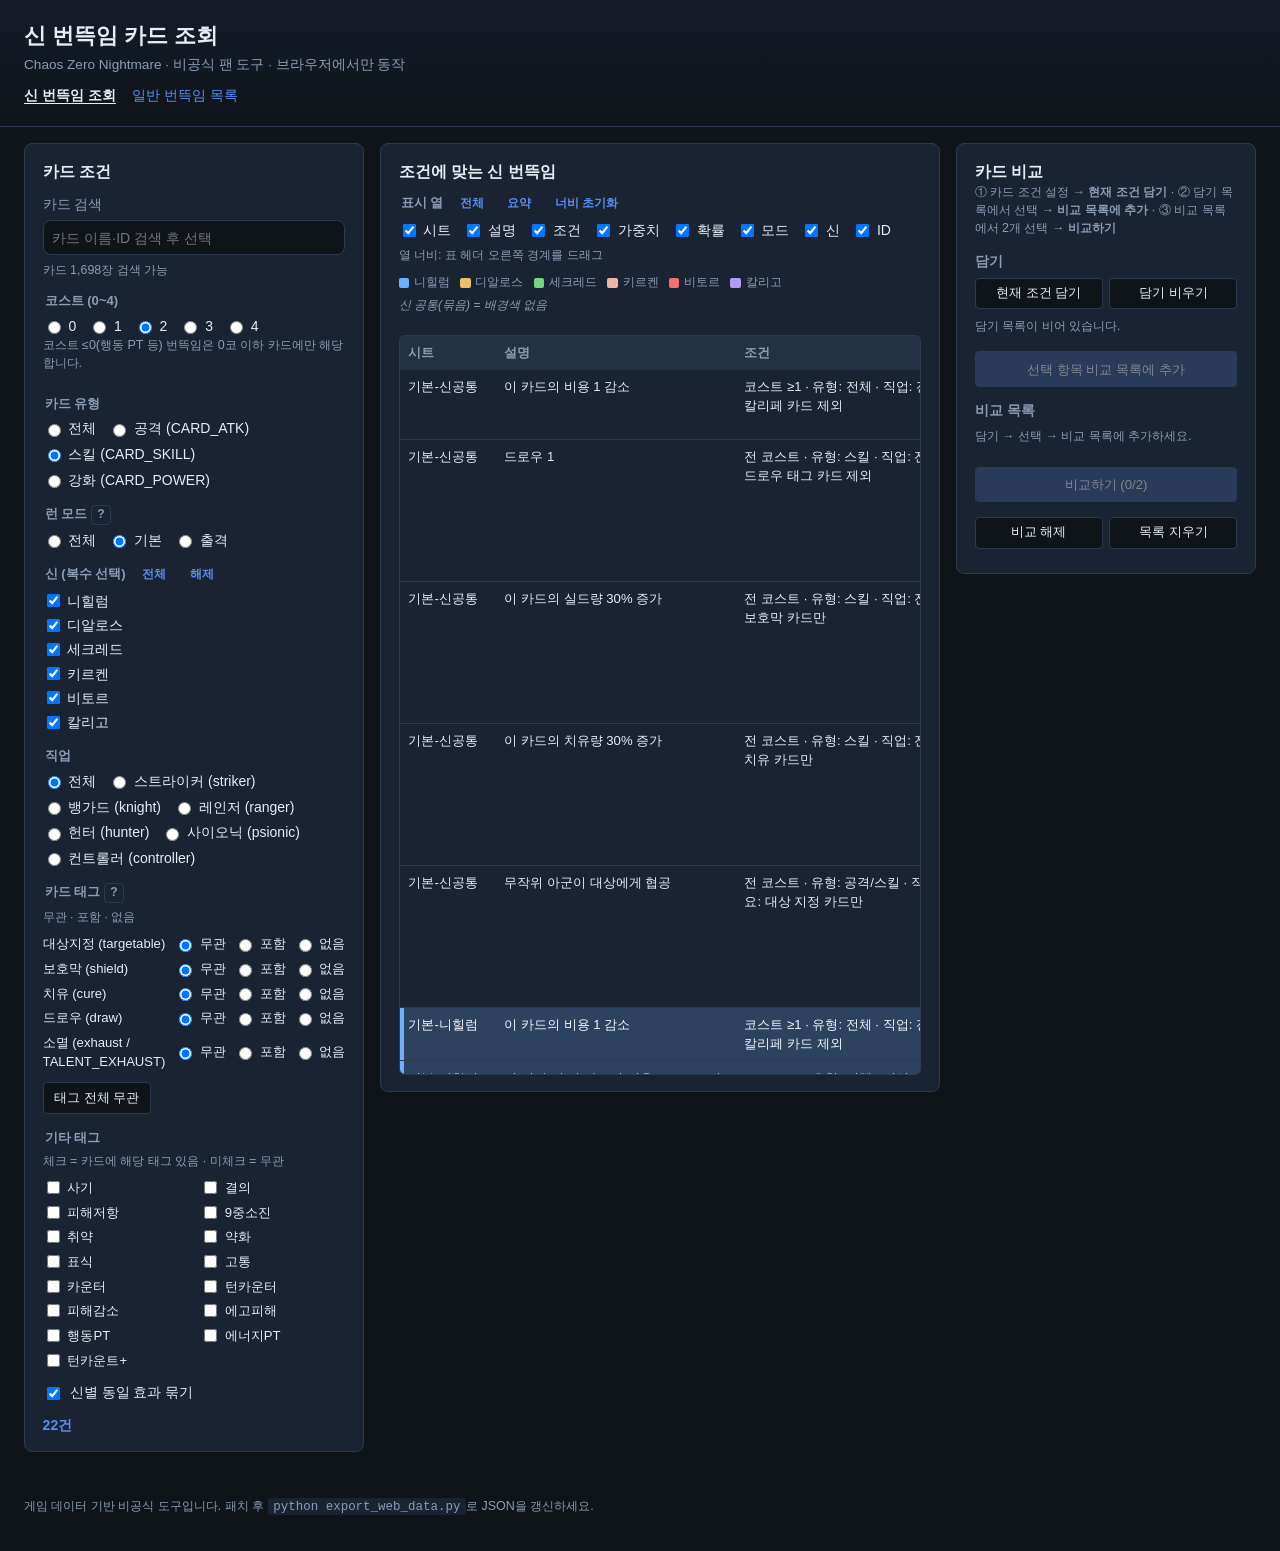
==== index.html @ 58d5740a "Add files via upload 검색기능추가" ====
<!DOCTYPE html>
<html lang="ko">
  <head>
    <meta charset="UTF-8" />
    <meta name="viewport" content="width=device-width, initial-scale=1" />
    <title>카오스 제로 나이트메어 — 신 번뜩임 조회</title>
    <meta
      name="description"
      content="카드 조건(코스트·유형·직업·태그)에 맞는 신 번뜩임을 조회합니다. 비공식 팬 도구, 오프라인 동작."
    />
    <link rel="stylesheet" href="style.css?v=9" />
  </head>
  <body>
    <header class="site-header">
      <h1>신 번뜩임 카드 조회</h1>
      <p class="subtitle">Chaos Zero Nightmare · 비공식 팬 도구 · 브라우저에서만 동작</p>
      <nav class="site-nav" aria-label="도구 이동">
        <a href="index.html" aria-current="page">신 번뜩임 조회</a>
        <a href="common.html">일반 번뜩임 목록</a>
      </nav>
    </header>

    <main class="layout">
      <aside class="panel filters" aria-label="카드 조건">
        <h2>카드 조건</h2>

        <label class="field-block card-search-wrap">
          <span class="field-label">카드 검색</span>
          <input
            type="search"
            id="card-search-input"
            placeholder="카드 이름·ID 검색 후 선택"
            autocomplete="off"
            spellcheck="false"
          />
          <div id="card-search-list" class="card-search-list" role="listbox" hidden></div>
          <p class="card-search-status" id="card-search-status">카드 목록 불러오는 중…</p>
        </label>

        <fieldset>
          <legend>코스트 (0~4)</legend>
          <div class="radio-row" id="cost-row"></div>
          <p class="hint">코스트 ≤0(행동 PT 등) 번뜩임은 0코 이하 카드에만 해당합니다.</p>
        </fieldset>

        <fieldset>
          <legend>카드 유형</legend>
          <div class="radio-row" id="type-row"></div>
        </fieldset>

        <fieldset>
          <legend>
            런 모드
            <button type="button" class="help-btn" id="mode-help" title="런 모드 설명">?</button>
          </legend>
          <div class="radio-row" id="mode-row"></div>
        </fieldset>

        <fieldset>
          <legend>
            신 (복수 선택)
            <button type="button" class="link-btn" id="god-all">전체</button>
            <button type="button" class="link-btn" id="god-none">해제</button>
          </legend>
          <div class="check-grid" id="god-row"></div>
        </fieldset>

        <fieldset>
          <legend>직업</legend>
          <div class="radio-row" id="class-row"></div>
        </fieldset>

        <fieldset>
          <legend>
            카드 태그
            <button type="button" class="help-btn" id="tag-help" title="태그 선택 설명">?</button>
          </legend>
          <p class="hint">무관 · 포함 · 없음</p>
          <div id="tag-rows"></div>
          <button type="button" class="secondary-btn" id="reset-tags">태그 전체 무관</button>
        </fieldset>

        <fieldset>
          <legend>기타 태그</legend>
          <p class="hint">체크 = 카드에 해당 태그 있음 · 미체크 = 무관</p>
          <div id="misc-tag-rows" class="misc-tag-grid"></div>
        </fieldset>

        <label class="checkbox-line">
          <input type="checkbox" id="dedupe" checked />
          신별 동일 효과 묶기
        </label>

        <p class="count" id="count-label">불러오는 중…</p>
      </aside>

      <section class="panel results" aria-label="조회 결과">
        <div class="results-toolbar">
          <h2>조건에 맞는 신 번뜩임</h2>
          <fieldset class="column-picker">
            <legend>
              표시 열
              <button type="button" class="link-btn" id="cols-all">전체</button>
              <button type="button" class="link-btn" id="cols-minimal">요약</button>
              <button type="button" class="link-btn" id="cols-reset-width">너비 초기화</button>
            </legend>
            <div class="column-picker-row" id="column-picker"></div>
            <p class="hint col-resize-hint">열 너비: 표 헤더 오른쪽 경계를 드래그</p>
          </fieldset>
          <div class="god-legend" id="god-legend" aria-label="신별 행 색상"></div>
        </div>
        <div class="table-wrap">
          <table>
            <colgroup id="result-cols"></colgroup>
            <thead>
              <tr></tr>
            </thead>
            <tbody id="result-body">
              <tr>
                <td colspan="8" class="empty">데이터 로드 중…</td>
              </tr>
            </tbody>
          </table>
        </div>
      </section>

      <aside class="panel side-panel" aria-label="최근 검색 및 비교">
        <h2>카드 비교</h2>
        <p class="hint">① 카드 조건 설정 → <strong>현재 조건 담기</strong> · ② 담기 목록에서 선택 → <strong>비교 목록에 추가</strong> · ③ 비교 목록에서 2개 선택 → <strong>비교하기</strong></p>

        <h3 class="side-subtitle">담기</h3>
        <div class="history-toolbar">
          <button type="button" class="secondary-btn" id="stage-current">현재 조건 담기</button>
          <button type="button" class="secondary-btn" id="clear-staging">담기 비우기</button>
        </div>
        <div id="staging-list" class="history-list staging-list"></div>
        <button type="button" class="primary-btn" id="commit-staging" disabled>선택 항목 비교 목록에 추가</button>

        <h3 class="side-subtitle">비교 목록</h3>
        <div id="history-list" class="history-list"></div>
        <div class="history-toolbar">
          <button type="button" class="primary-btn" id="run-compare" disabled>비교하기 (0/2)</button>
          <button type="button" class="secondary-btn" id="clear-compare">비교 해제</button>
          <button type="button" class="secondary-btn" id="clear-history">목록 지우기</button>
        </div>

        <div id="compare-panel" class="compare-panel" hidden>
          <h3>카드 비교</h3>
          <p class="compare-label" id="compare-a-label"></p>
          <p class="compare-label" id="compare-b-label"></p>

          <div class="compare-block">
            <h4>A에만 있음 <span class="compare-count" id="diff-only-a-count"></span></h4>
            <div id="diff-only-a" class="compare-scroll"></div>
          </div>
          <div class="compare-block">
            <h4>B에만 있음 <span class="compare-count" id="diff-only-b-count"></span></h4>
            <div id="diff-only-b" class="compare-scroll"></div>
          </div>
          <details class="compare-common">
            <summary>공통 번뜩임 <span class="compare-count" id="diff-common-count"></span></summary>
            <div id="diff-common" class="compare-scroll"></div>
          </details>
        </div>
      </aside>
    </main>

    <footer class="site-footer">
      <p>
        게임 데이터 기반 비공식 도구입니다. 패치 후
        <code>python export_web_data.py</code>로 JSON을 갱신하세요.
      </p>
    </footer>

    <dialog id="help-dialog">
      <form method="dialog">
        <h3 id="help-title"></h3>
        <pre id="help-body"></pre>
        <button value="close">닫기</button>
      </form>
    </dialog>

    <script src="app.js?v=18" type="module"></script>
  </body>
</html>
---- style.css ----
:root {
  --bg: #0f1419;
  --panel: #1a2332;
  --border: #2d3a4d;
  --text: #e8edf4;
  --muted: #8b9cb3;
  --accent: #5b8def;
  --accent-dim: #3d5a8a;
  --row-hover: #243044;
  --god-nihilum: #6eb0ff;
  --god-diallos: #e8c06a;
  --god-circen: #f0b5a0;
  --god-secred: #6fd97a;
  --god-vitor: #f07070;
  --god-caligo: #b39cff;
  --god-multi: #a8b8d0;
  --radius: 8px;
  --font: "Segoe UI", "Malgun Gothic", sans-serif;
}

*,
*::before,
*::after {
  box-sizing: border-box;
}

body {
  margin: 0;
  min-height: 100vh;
  font-family: var(--font);
  font-size: 14px;
  line-height: 1.45;
  color: var(--text);
  background: var(--bg);
}

.site-header {
  padding: 1.25rem 1.5rem;
  border-bottom: 1px solid var(--border);
  background: linear-gradient(180deg, #151c28 0%, var(--bg) 100%);
}

.site-header h1 {
  margin: 0 0 0.25rem;
  font-size: 1.35rem;
  font-weight: 650;
}

.subtitle {
  margin: 0;
  color: var(--muted);
  font-size: 0.85rem;
}

.site-nav {
  display: flex;
  flex-wrap: wrap;
  gap: 0.35rem 1rem;
  margin-top: 0.65rem;
  font-size: 0.88rem;
}

.site-nav a {
  color: var(--accent);
  text-decoration: none;
}

.site-nav a:hover {
  text-decoration: underline;
}

.site-nav a[aria-current="page"] {
  color: var(--text);
  font-weight: 600;
  text-decoration: underline;
  text-underline-offset: 3px;
}

.layout {
  display: grid;
  grid-template-columns: minmax(260px, 340px) minmax(0, 1fr) minmax(240px, 300px);
  gap: 1rem;
  padding: 1rem 1.5rem 2rem;
  align-items: start;
}

.layout.layout-browse {
  grid-template-columns: minmax(260px, 340px) minmax(0, 1fr);
}

@media (max-width: 1200px) {
  .layout {
    grid-template-columns: minmax(260px, 340px) 1fr;
  }

  .side-panel {
    grid-column: 1 / -1;
  }
}

@media (max-width: 900px) {
  .layout {
    grid-template-columns: 1fr;
  }
}

.panel {
  background: var(--panel);
  border: 1px solid var(--border);
  border-radius: var(--radius);
  padding: 1rem 1.1rem;
}

.panel h2 {
  margin: 0;
  font-size: 1rem;
}

.results-toolbar {
  display: flex;
  flex-direction: column;
  gap: 0.65rem;
  margin-bottom: 0.75rem;
}

.column-picker {
  margin: 0;
}

.column-picker-row {
  display: flex;
  flex-wrap: wrap;
  gap: 0.35rem 0.75rem;
}

fieldset {
  border: none;
  margin: 0 0 0.85rem;
  padding: 0;
}

legend {
  font-weight: 600;
  font-size: 0.82rem;
  color: var(--muted);
  margin-bottom: 0.35rem;
}

.radio-row,
.check-grid {
  display: flex;
  flex-wrap: wrap;
  gap: 0.35rem 0.75rem;
}

.check-grid {
  display: grid;
  grid-template-columns: repeat(auto-fill, minmax(9.5rem, 1fr));
  gap: 0.25rem 0.5rem;
}

.misc-tag-grid {
  display: grid;
  grid-template-columns: repeat(auto-fill, minmax(7.5rem, 1fr));
  gap: 0.35rem 0.75rem;
}

.misc-tag-item {
  font-size: 0.82rem;
  white-space: normal;
}

label.inline {
  display: inline-flex;
  align-items: center;
  gap: 0.3rem;
  cursor: pointer;
  white-space: nowrap;
}

.tag-row {
  display: grid;
  grid-template-columns: 1fr auto;
  gap: 0.35rem;
  align-items: center;
  margin-bottom: 0.35rem;
  font-size: 0.82rem;
}

.tag-row .tag-label {
  color: var(--text);
  overflow: hidden;
  text-overflow: ellipsis;
}

.tag-states {
  display: flex;
  gap: 0.5rem;
}

.hint {
  margin: 0 0 0.5rem;
  font-size: 0.78rem;
  color: var(--muted);
}

.help-btn,
.link-btn,
.secondary-btn {
  font: inherit;
  cursor: pointer;
  border-radius: 4px;
}

.help-btn {
  width: 1.25rem;
  height: 1.25rem;
  padding: 0;
  border: 1px solid var(--border);
  background: transparent;
  color: var(--muted);
  font-size: 0.75rem;
  vertical-align: middle;
}

.link-btn {
  margin-left: 0.35rem;
  padding: 0.1rem 0.45rem;
  border: none;
  background: transparent;
  color: var(--accent);
  font-size: 0.75rem;
}

.secondary-btn {
  margin-top: 0.35rem;
  padding: 0.35rem 0.65rem;
  border: 1px solid var(--border);
  background: var(--bg);
  color: var(--text);
  font-size: 0.8rem;
}

.checkbox-line {
  display: flex;
  align-items: center;
  gap: 0.45rem;
  margin: 0.75rem 0;
  font-size: 0.85rem;
}

.field-block {
  display: block;
  margin: 0.75rem 0;
}

.field-block .field-label {
  display: block;
  margin-bottom: 0.35rem;
  font-size: 0.85rem;
  color: var(--muted);
}

.field-block input[type="search"] {
  width: 100%;
  padding: 0.4rem 0.55rem;
  border: 1px solid var(--border);
  border-radius: var(--radius);
  background: var(--bg);
  color: var(--text);
  font: inherit;
}

.card-search-wrap {
  position: relative;
}

.card-search-list {
  position: absolute;
  z-index: 20;
  left: 0;
  right: 0;
  top: calc(100% + 0.25rem);
  max-height: 16rem;
  overflow: auto;
  margin: 0;
  padding: 0.25rem 0;
  list-style: none;
  border: 1px solid var(--border);
  border-radius: var(--radius);
  background: var(--panel);
  box-shadow: 0 8px 24px rgba(0, 0, 0, 0.28);
}

.card-search-item,
.card-search-empty {
  display: block;
  width: 100%;
  padding: 0.45rem 0.6rem;
  border: 0;
  background: transparent;
  color: var(--text);
  text-align: left;
  font: inherit;
  cursor: pointer;
}

.card-search-item strong {
  display: block;
  font-size: 0.88rem;
}

.card-search-item span {
  display: block;
  margin-top: 0.15rem;
  font-size: 0.75rem;
  color: var(--muted);
}

.card-search-item:hover,
.card-search-item.is-active {
  background: rgba(96, 165, 250, 0.14);
}

.card-search-empty {
  color: var(--muted);
  cursor: default;
}

.card-search-status {
  margin: 0.35rem 0 0;
  font-size: 0.78rem;
  color: var(--muted);
}

.count {
  margin: 0.5rem 0 0;
  font-weight: 600;
  color: var(--accent);
}

.table-wrap {
  overflow: auto;
  max-height: calc(100vh - 10rem);
  border: 1px solid var(--border);
  border-radius: 6px;
}

.results table {
  table-layout: fixed;
  width: auto;
  min-width: 100%;
  border-collapse: collapse;
  font-size: 0.82rem;
}

.col-resize-hint {
  margin: 0.35rem 0 0;
}

thead {
  position: sticky;
  top: 0;
  z-index: 2;
  background: #243044;
}

th.col-header {
  position: relative;
  padding: 0;
  overflow: visible;
  background: #243044;
}

th.col-header .col-label {
  display: block;
  padding: 0.45rem 0.55rem;
  padding-right: 0.75rem;
  overflow: hidden;
  text-overflow: ellipsis;
}

th.col-sortable .col-label {
  cursor: pointer;
}

th.col-sortable .col-label:hover {
  color: #9ec5fe;
}

th.col-sorted-desc .col-label::after {
  content: " ↓";
  font-size: 0.78rem;
  opacity: 0.9;
}

th.col-sorted-asc .col-label::after {
  content: " ↑";
  font-size: 0.78rem;
  opacity: 0.9;
}

.col-resizer {
  position: absolute;
  top: 0;
  right: -3px;
  width: 10px;
  height: 100%;
  cursor: col-resize;
  user-select: none;
  touch-action: none;
  z-index: 3;
}

.col-resizer:hover,
body.col-resizing .col-resizer {
  background: var(--accent);
  opacity: 0.75;
}

body.col-resizing {
  cursor: col-resize;
  user-select: none;
}

td {
  overflow: hidden;
  text-overflow: ellipsis;
}

td[data-col="description"],
td[data-col="conditions"],
td[data-col="id"] {
  white-space: normal;
  word-break: break-word;
  overflow-wrap: anywhere;
  text-overflow: unset;
}

td.empty {
  text-align: center;
  color: var(--muted);
  padding: 2rem;
}

th,
td {
  padding: 0.45rem 0.55rem;
  text-align: left;
  border-bottom: 1px solid var(--border);
  vertical-align: top;
}

th {
  font-weight: 600;
  color: var(--muted);
  white-space: nowrap;
}

tbody tr:not([class*="row-god-"]):hover {
  background: var(--row-hover);
}

tbody tr.row-common-spark {
  background: rgba(168, 184, 208, 0.06);
}

tbody tr.row-common-spark:hover {
  background: var(--row-hover);
}

tbody tr[class*="row-god-"] {
  color: #f5f8fc;
}

tbody tr[class*="row-god-"] td.mono {
  color: #e8eef8;
}

tbody tr.row-god-nihilum {
  background: rgba(110, 176, 255, 0.22);
  box-shadow: inset 4px 0 0 #6eb0ff;
}
tbody tr.row-god-diallos {
  background: rgba(232, 192, 106, 0.22);
  box-shadow: inset 4px 0 0 #e8c06a;
}
tbody tr.row-god-secred {
  background: rgba(111, 217, 122, 0.22);
  box-shadow: inset 4px 0 0 #6fd97a;
}
tbody tr.row-god-circen {
  background: rgba(240, 181, 160, 0.24);
  box-shadow: inset 4px 0 0 #f0b5a0;
}
tbody tr.row-god-vitor {
  background: rgba(240, 112, 112, 0.22);
  box-shadow: inset 4px 0 0 #f07070;
}
tbody tr.row-god-caligo {
  background: rgba(179, 156, 255, 0.22);
  box-shadow: inset 4px 0 0 #b39cff;
}

tbody tr.row-god-nihilum:hover {
  background: rgba(110, 176, 255, 0.34);
}
tbody tr.row-god-diallos:hover {
  background: rgba(232, 192, 106, 0.34);
}
tbody tr.row-god-secred:hover {
  background: rgba(111, 217, 122, 0.34);
}
tbody tr.row-god-circen:hover {
  background: rgba(240, 181, 160, 0.36);
}
tbody tr.row-god-vitor:hover {
  background: rgba(240, 112, 112, 0.34);
}
tbody tr.row-god-caligo:hover {
  background: rgba(179, 156, 255, 0.34);
}

.god-legend {
  display: flex;
  flex-wrap: wrap;
  gap: 0.35rem 0.65rem;
  margin: 0 0 0.5rem;
  font-size: 0.75rem;
  color: var(--muted);
}

.god-legend span {
  display: inline-flex;
  align-items: center;
  gap: 0.3rem;
}

.god-legend i {
  display: inline-block;
  width: 0.65rem;
  height: 0.65rem;
  border-radius: 2px;
  flex-shrink: 0;
}

.god-legend i.god-nihilum { background: var(--god-nihilum); }
.god-legend i.god-diallos { background: var(--god-diallos); }
.god-legend i.god-secred { background: var(--god-secred); }
.god-legend i.god-circen { background: var(--god-circen); }
.god-legend i.god-vitor { background: var(--god-vitor); }
.god-legend i.god-caligo { background: var(--god-caligo); }

.god-legend-note {
  color: var(--muted);
  font-style: italic;
}

td.mono {
  font-family: ui-monospace, Consolas, monospace;
  font-size: 0.78rem;
  word-break: break-all;
}

.site-footer {
  padding: 0 1.5rem 1.5rem;
  color: var(--muted);
  font-size: 0.78rem;
}

.site-footer code {
  background: var(--panel);
  padding: 0.1rem 0.35rem;
  border-radius: 3px;
}

dialog {
  border: 1px solid var(--border);
  border-radius: var(--radius);
  background: var(--panel);
  color: var(--text);
  padding: 1rem 1.25rem;
  max-width: 32rem;
}

dialog pre {
  white-space: pre-wrap;
  font-family: inherit;
  font-size: 0.85rem;
  margin: 0.5rem 0 1rem;
}

dialog form button {
  padding: 0.4rem 0.9rem;
  border: none;
  border-radius: 4px;
  background: var(--accent);
  color: #fff;
  cursor: pointer;
}

dialog::backdrop {
  background: rgba(0, 0, 0, 0.55);
}

.side-panel h3.side-subtitle {
  margin: 0.85rem 0 0.4rem;
  font-size: 0.88rem;
  color: var(--muted);
}

.primary-btn {
  display: block;
  width: 100%;
  margin: 0.35rem 0 0.5rem;
  padding: 0.45rem 0.65rem;
  border: 1px solid var(--accent-dim);
  border-radius: 4px;
  background: var(--accent-dim);
  color: #fff;
  font: inherit;
  font-size: 0.82rem;
  cursor: pointer;
}

.primary-btn:disabled {
  opacity: 0.45;
  cursor: not-allowed;
}

.staging-list {
  max-height: 22vh;
}

.staging-check {
  display: flex;
  align-items: flex-start;
  gap: 0.35rem;
  flex: 1;
  cursor: pointer;
  line-height: 1.35;
}

.staging-item {
  display: flex;
  align-items: flex-start;
  justify-content: space-between;
  gap: 0.35rem;
}

.compare-panel h3 {
  margin: 1rem 0 0.5rem;
  font-size: 0.92rem;
}

.history-list {
  display: flex;
  flex-direction: column;
  gap: 0.45rem;
  max-height: 42vh;
  overflow: auto;
  margin-bottom: 0.5rem;
}

.history-item {
  padding: 0.45rem 0.55rem;
  border: 1px solid var(--border);
  border-radius: 6px;
  background: var(--bg);
  font-size: 0.8rem;
}

.history-item-active {
  border-color: var(--accent);
}

.history-meta {
  display: flex;
  justify-content: space-between;
  gap: 0.5rem;
  margin-bottom: 0.35rem;
  line-height: 1.35;
}

.history-meta strong {
  font-weight: 600;
  word-break: break-word;
}

.history-count {
  color: var(--accent);
  white-space: nowrap;
  font-size: 0.78rem;
}

.history-actions {
  display: flex;
  align-items: center;
  gap: 0.35rem;
}

.history-slot-btn {
  min-width: 1.75rem;
  padding: 0.15rem 0.4rem;
  border: 1px solid var(--border);
  border-radius: 4px;
  background: transparent;
  color: var(--muted);
  font: inherit;
  font-size: 0.75rem;
  font-weight: 700;
  cursor: pointer;
}

.history-slot-btn.active {
  border-color: var(--accent);
  background: var(--accent-dim);
  color: #fff;
}

.history-load-btn {
  margin-left: auto;
  font-size: 0.75rem;
}

.history-toolbar {
  display: flex;
  gap: 0.4rem;
  flex-wrap: wrap;
  margin-bottom: 0.5rem;
}

.history-toolbar .secondary-btn {
  margin-top: 0;
  flex: 1;
  min-width: 6rem;
}

.compare-panel {
  border-top: 1px solid var(--border);
  padding-top: 0.65rem;
}

.compare-label {
  margin: 0 0 0.25rem;
  font-size: 0.78rem;
  color: var(--muted);
}

.compare-block {
  margin: 0.65rem 0;
}

.compare-block h4,
.compare-common summary {
  margin: 0 0 0.35rem;
  font-size: 0.82rem;
  font-weight: 600;
  color: var(--text);
}

.compare-count {
  color: var(--accent);
  font-weight: 600;
}

.compare-scroll {
  max-height: 28vh;
  overflow: auto;
  border: 1px solid var(--border);
  border-radius: 6px;
  background: var(--bg);
}

.compare-list {
  list-style: none;
  margin: 0;
  padding: 0;
}

.compare-list-item {
  padding: 0.4rem 0.5rem;
  border-bottom: 1px solid var(--border);
  font-size: 0.78rem;
}

.compare-list-item:last-child {
  border-bottom: none;
}

.compare-desc {
  display: block;
  line-height: 1.35;
}

.compare-sub {
  display: block;
  margin-top: 0.15rem;
  color: var(--muted);
  font-size: 0.72rem;
}

.compare-empty {
  padding: 0.75rem;
  margin: 0;
}

.compare-common {
  margin-top: 0.5rem;
  font-size: 0.82rem;
}

.compare-common summary {
  cursor: pointer;
  color: var(--muted);
}

.compare-list-item.row-god-nihilum {
  background: rgba(110, 176, 255, 0.18);
  box-shadow: inset 3px 0 0 #6eb0ff;
}
.compare-list-item.row-god-diallos {
  background: rgba(232, 192, 106, 0.18);
  box-shadow: inset 3px 0 0 #e8c06a;
}
.compare-list-item.row-god-secred {
  background: rgba(111, 217, 122, 0.18);
  box-shadow: inset 3px 0 0 #6fd97a;
}
.compare-list-item.row-god-circen {
  background: rgba(240, 181, 160, 0.2);
  box-shadow: inset 3px 0 0 #f0b5a0;
}
.compare-list-item.row-god-vitor {
  background: rgba(240, 112, 112, 0.18);
  box-shadow: inset 3px 0 0 #f07070;
}
.compare-list-item.row-god-caligo {
  background: rgba(179, 156, 255, 0.18);
  box-shadow: inset 3px 0 0 #b39cff;
}
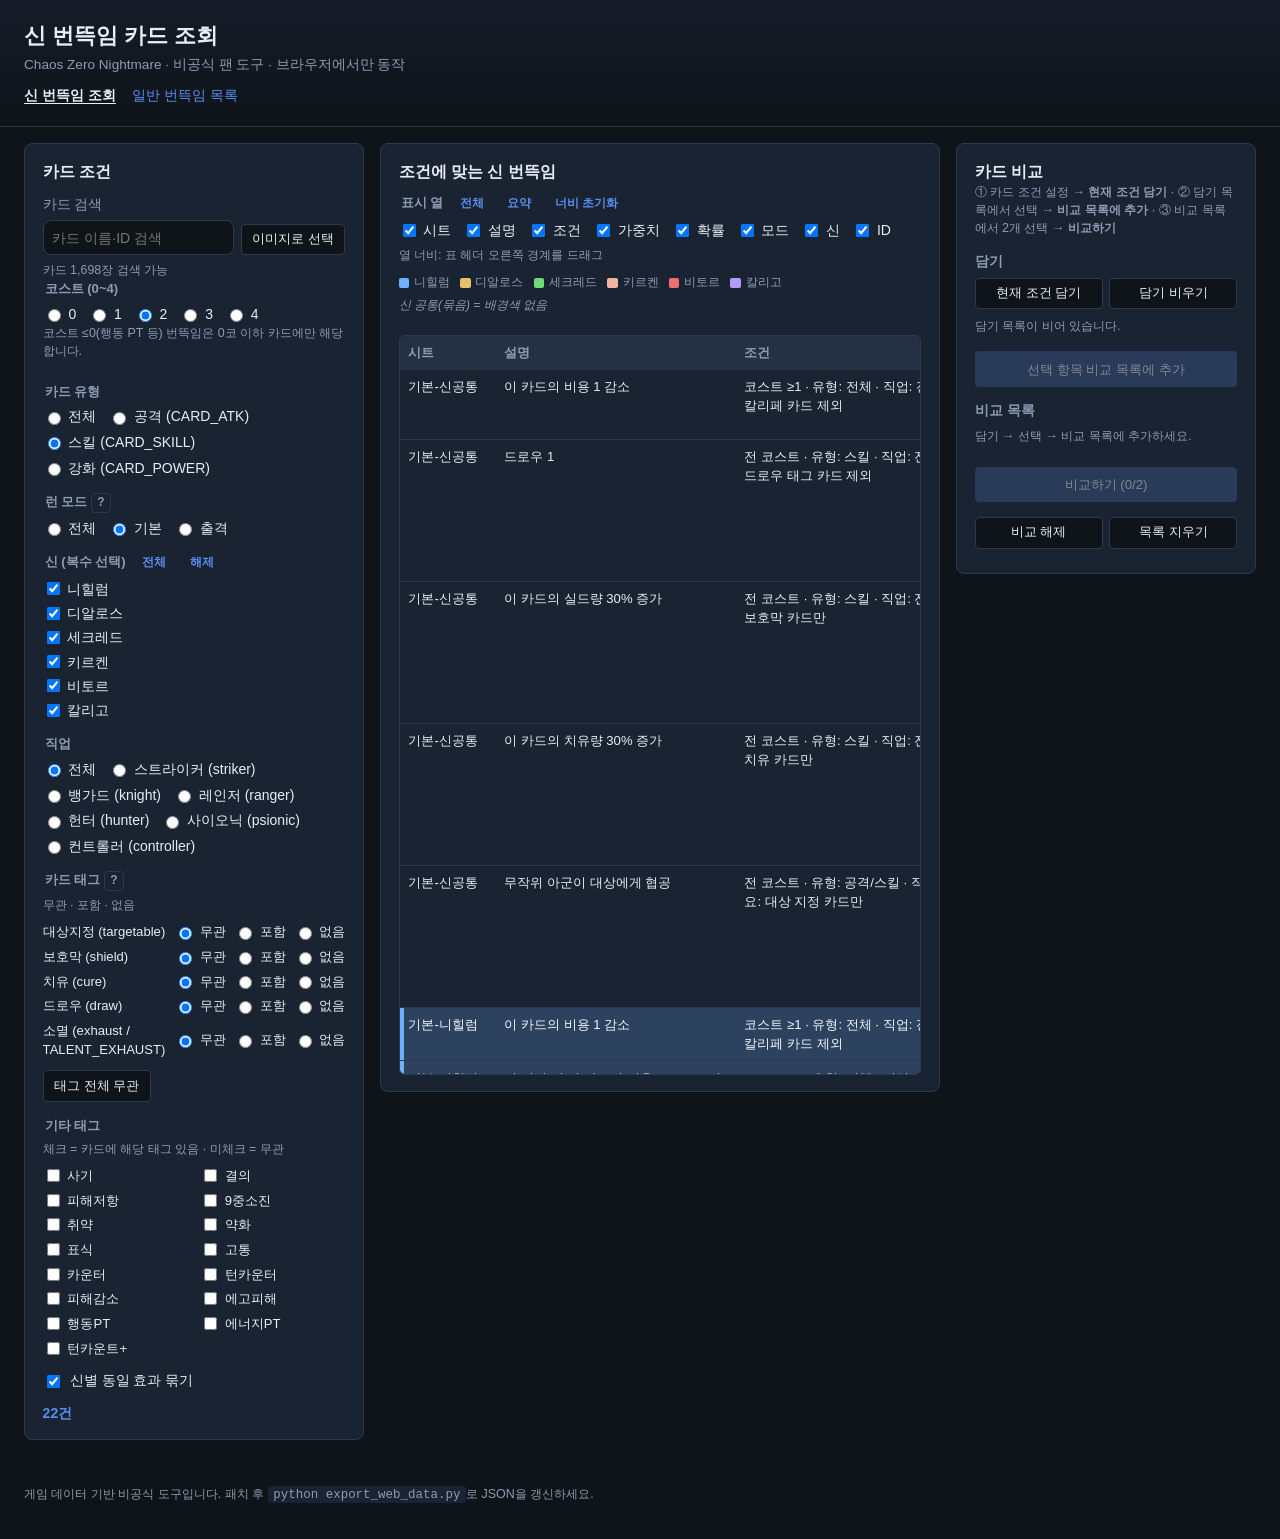
==== commit 5c88b781: "Add files via upload 이미지 추가" ====
--- a/index.html
+++ b/index.html
@@ -8,7 +8,7 @@
       name="description"
       content="카드 조건(코스트·유형·직업·태그)에 맞는 신 번뜩임을 조회합니다. 비공식 팬 도구, 오프라인 동작."
     />
-    <link rel="stylesheet" href="style.css?v=9" />
+    <link rel="stylesheet" href="style.css?v=10" />
   </head>
   <body>
     <header class="site-header">
@@ -24,18 +24,23 @@
       <aside class="panel filters" aria-label="카드 조건">
         <h2>카드 조건</h2>
 
-        <label class="field-block card-search-wrap">
-          <span class="field-label">카드 검색</span>
-          <input
-            type="search"
-            id="card-search-input"
-            placeholder="카드 이름·ID 검색 후 선택"
-            autocomplete="off"
-            spellcheck="false"
-          />
-          <div id="card-search-list" class="card-search-list" role="listbox" hidden></div>
-          <p class="card-search-status" id="card-search-status">카드 목록 불러오는 중…</p>
-        </label>
+        <div class="card-search-row">
+          <label class="field-block card-search-wrap card-search-grow">
+            <span class="field-label">카드 검색</span>
+            <input
+              type="search"
+              id="card-search-input"
+              placeholder="카드 이름·ID 검색"
+              autocomplete="off"
+              spellcheck="false"
+            />
+            <div id="card-search-list" class="card-search-list" role="listbox" hidden></div>
+          </label>
+          <button type="button" class="secondary-btn card-picker-open-btn" id="card-picker-open" title="캐릭터·카드 이미지로 선택">
+            이미지로 선택
+          </button>
+        </div>
+        <p class="card-search-status" id="card-search-status">카드 목록 불러오는 중…</p>
 
         <fieldset>
           <legend>코스트 (0~4)</legend>
@@ -172,6 +177,17 @@
       </p>
     </footer>
 
+    <dialog id="card-picker-dialog" class="card-picker-dialog">
+      <form method="dialog" class="card-picker-form">
+        <header class="card-picker-header">
+          <button type="button" class="link-btn" id="card-picker-back" hidden>← 뒤로</button>
+          <h3 id="card-picker-title">카드 선택</h3>
+          <button type="button" class="link-btn" id="card-picker-close" value="close">닫기</button>
+        </header>
+        <div id="card-picker-body" class="card-picker-body"></div>
+      </form>
+    </dialog>
+
     <dialog id="help-dialog">
       <form method="dialog">
         <h3 id="help-title"></h3>
@@ -180,6 +196,6 @@
       </form>
     </dialog>
 
-    <script src="app.js?v=18" type="module"></script>
+    <script src="app.js?v=19" type="module"></script>
   </body>
 </html>
--- a/style.css
+++ b/style.css
@@ -333,6 +333,273 @@
   color: var(--muted);
 }
 
+.card-search-row {
+  display: flex;
+  gap: 0.45rem;
+  align-items: flex-end;
+  margin: 0.75rem 0 0;
+}
+
+.card-search-grow {
+  flex: 1;
+  min-width: 0;
+  margin: 0;
+}
+
+.card-picker-open-btn {
+  flex-shrink: 0;
+  white-space: nowrap;
+  margin-bottom: 0;
+}
+
+.card-picker-dialog {
+  border: 1px solid var(--border);
+  border-radius: 10px;
+  padding: 0;
+  width: min(920px, 96vw);
+  max-height: 90vh;
+  background: var(--panel);
+  color: var(--text);
+}
+
+.card-picker-dialog::backdrop {
+  background: rgba(0, 0, 0, 0.55);
+}
+
+.card-picker-form {
+  display: flex;
+  flex-direction: column;
+  max-height: 90vh;
+}
+
+.card-picker-header {
+  display: flex;
+  align-items: center;
+  gap: 0.5rem;
+  padding: 0.65rem 0.85rem;
+  border-bottom: 1px solid var(--border);
+}
+
+.card-picker-header h3 {
+  flex: 1;
+  margin: 0;
+  font-size: 1rem;
+}
+
+.card-picker-body {
+  padding: 0.75rem 0.85rem 1rem;
+  overflow: auto;
+}
+
+.picker-grid {
+  display: grid;
+  gap: 0.55rem;
+}
+
+.picker-char-grid {
+  grid-template-columns: repeat(auto-fill, minmax(88px, 1fr));
+}
+
+.picker-card-grid {
+  grid-template-columns: repeat(auto-fill, minmax(108px, 1fr));
+}
+
+.picker-spark-grid {
+  grid-template-columns: repeat(auto-fill, minmax(140px, 1fr));
+}
+
+.picker-char-tile {
+  display: flex;
+  flex-direction: column;
+  align-items: center;
+  gap: 0.35rem;
+  padding: 0.45rem;
+  border: 1px solid var(--border);
+  border-radius: 8px;
+  background: var(--bg);
+  color: var(--text);
+  cursor: pointer;
+  font: inherit;
+}
+
+.picker-char-tile:hover {
+  border-color: var(--accent);
+  box-shadow: 0 0 0 1px rgba(96, 165, 250, 0.25);
+}
+
+.picker-char-portrait {
+  width: 64px;
+  height: 64px;
+  object-fit: cover;
+  border-radius: 8px;
+  background: #1a2332;
+}
+
+.picker-char-art {
+  display: flex;
+  align-items: center;
+  justify-content: center;
+  width: 64px;
+  height: 64px;
+  border-radius: 8px;
+  background: linear-gradient(145deg, #2a3a52, #1a2332);
+  font-size: 1.4rem;
+  font-weight: 700;
+  color: #cbd5e1;
+}
+
+.picker-char-caption strong,
+.picker-char-caption span {
+  display: block;
+  text-align: center;
+  font-size: 0.75rem;
+}
+
+.picker-char-caption span {
+  color: var(--muted);
+}
+
+.picker-card-tile {
+  border: 1px solid var(--border);
+  border-radius: 8px;
+  overflow: hidden;
+  background: var(--bg);
+  cursor: pointer;
+  transition: transform 0.12s ease, box-shadow 0.12s ease;
+}
+
+.picker-card-tile:hover {
+  transform: translateY(-1px);
+  box-shadow: 0 4px 14px rgba(0, 0, 0, 0.25);
+}
+
+.picker-card-art {
+  position: relative;
+  height: 72px;
+  background: linear-gradient(160deg, #334155 0%, #1e293b 100%);
+}
+
+.card-tile-atk .picker-card-art {
+  background: linear-gradient(160deg, #7f1d1d 0%, #3f1212 100%);
+}
+
+.card-tile-skill .picker-card-art {
+  background: linear-gradient(160deg, #1e3a5f 0%, #0f2744 100%);
+}
+
+.card-tile-power .picker-card-art {
+  background: linear-gradient(160deg, #3b2f4a 0%, #221a2e 100%);
+}
+
+.picker-card-cost {
+  position: absolute;
+  top: 0.35rem;
+  left: 0.35rem;
+  min-width: 1.35rem;
+  height: 1.35rem;
+  padding: 0 0.25rem;
+  border-radius: 999px;
+  background: rgba(0, 0, 0, 0.55);
+  color: #fff;
+  font-size: 0.78rem;
+  font-weight: 700;
+  display: inline-flex;
+  align-items: center;
+  justify-content: center;
+}
+
+.picker-card-caption {
+  padding: 0.4rem 0.45rem 0.5rem;
+}
+
+.picker-card-caption strong,
+.picker-card-caption span {
+  display: block;
+  overflow: hidden;
+  text-overflow: ellipsis;
+  white-space: nowrap;
+}
+
+.picker-card-caption strong {
+  font-size: 0.78rem;
+}
+
+.picker-card-caption span {
+  margin-top: 0.15rem;
+  font-size: 0.68rem;
+  color: var(--muted);
+}
+
+.picker-spark-section {
+  margin-top: 0.85rem;
+}
+
+.picker-spark-section h4 {
+  margin: 0 0 0.45rem;
+  font-size: 0.88rem;
+}
+
+.picker-spark-preview {
+  max-width: 140px;
+  margin-bottom: 0.5rem;
+}
+
+.picker-spark-tile {
+  display: flex;
+  flex-direction: column;
+  align-items: flex-start;
+  gap: 0.2rem;
+  padding: 0.5rem 0.55rem;
+  border: 1px solid var(--border);
+  border-radius: 8px;
+  background: var(--bg);
+  color: var(--text);
+  text-align: left;
+  cursor: pointer;
+  font: inherit;
+}
+
+.picker-spark-tile strong {
+  font-size: 0.8rem;
+  line-height: 1.25;
+}
+
+.picker-spark-tile span {
+  font-size: 0.7rem;
+  color: var(--muted);
+}
+
+.picker-spark-tile.is-selected {
+  border-color: var(--accent);
+  box-shadow: inset 0 0 0 1px rgba(96, 165, 250, 0.45);
+}
+
+.spark-tile-unique .picker-spark-icon {
+  background: linear-gradient(135deg, #f59e0b, #b45309);
+}
+
+.spark-tile-common .picker-spark-icon {
+  background: linear-gradient(135deg, #60a5fa, #2563eb);
+}
+
+.spark-tile-base .picker-spark-icon,
+.spark-tile-none .picker-spark-icon {
+  background: linear-gradient(135deg, #64748b, #334155);
+}
+
+.picker-spark-icon {
+  width: 1.5rem;
+  height: 1.5rem;
+  border-radius: 4px;
+  margin-bottom: 0.15rem;
+}
+
+.picker-spark-actions {
+  margin-top: 0.85rem;
+  display: flex;
+  justify-content: flex-end;
+}
+
 .count {
   margin: 0.5rem 0 0;
   font-weight: 600;
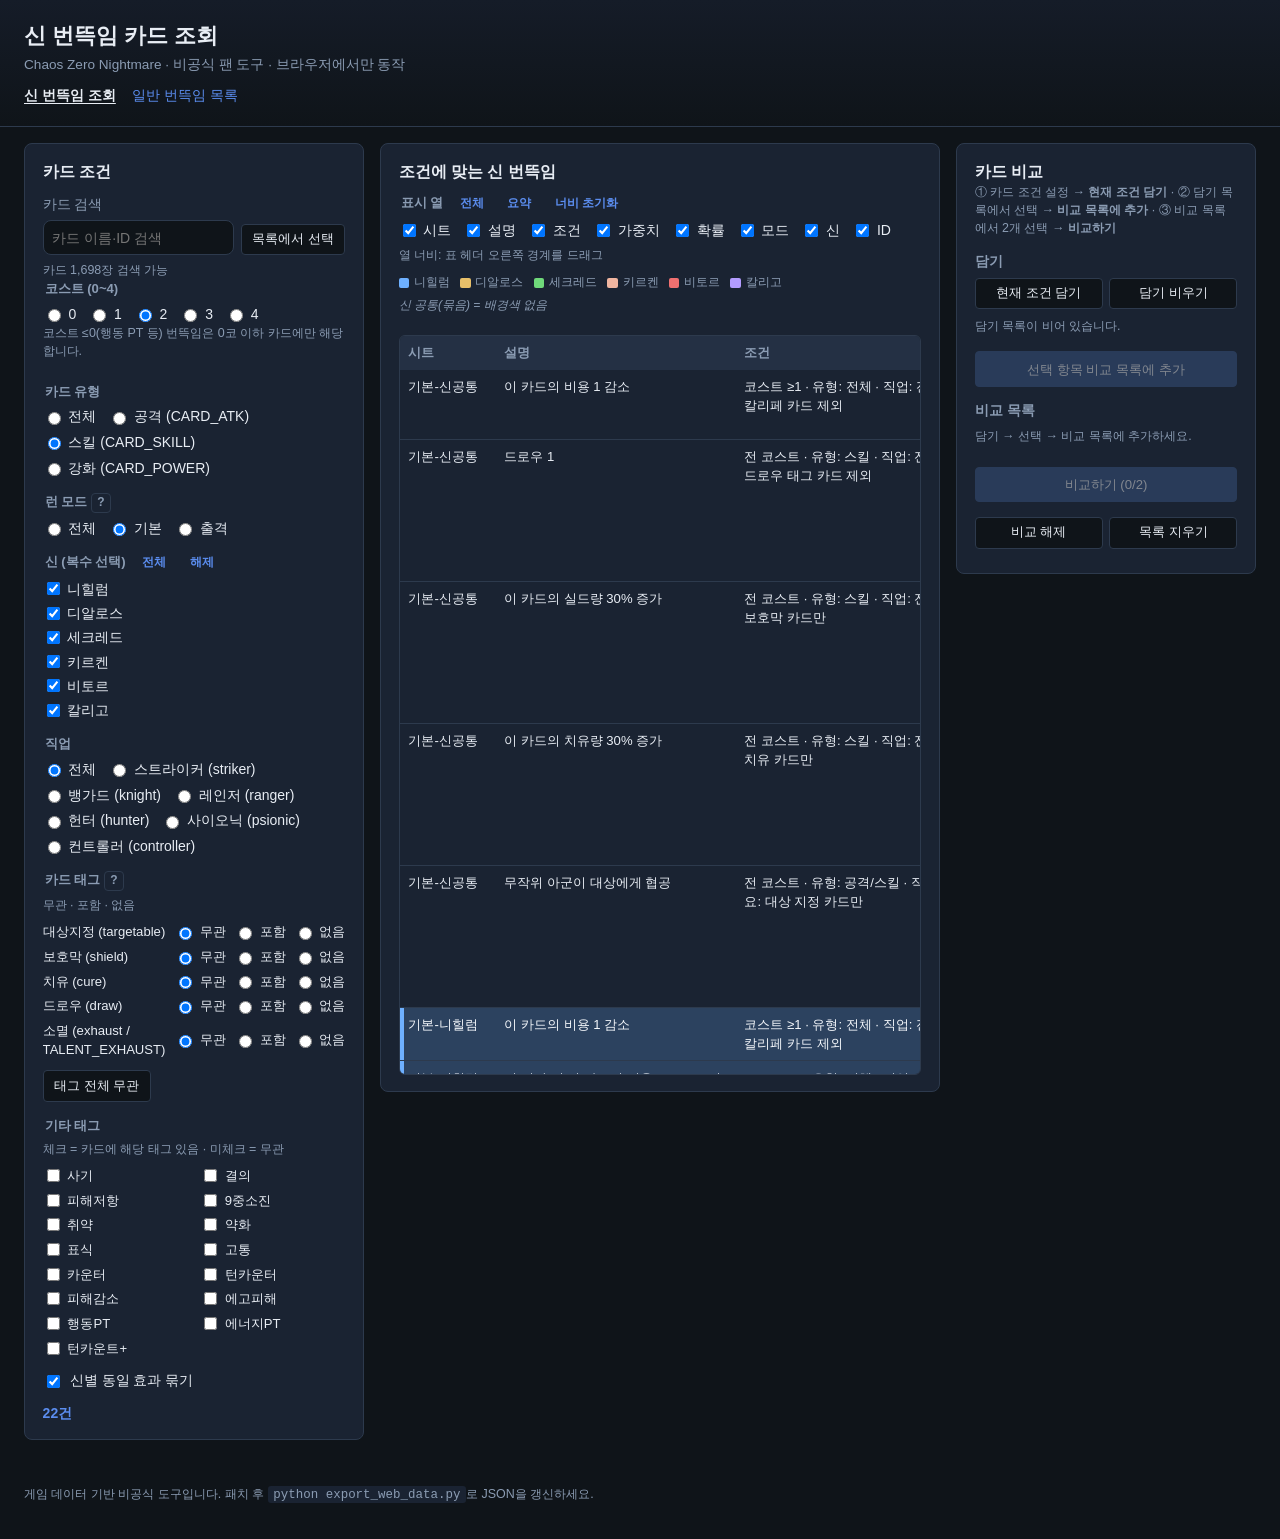
==== commit 41a6a4b7: "Add files via upload 이미지를 설명으로 수정" ====
--- a/index.html
+++ b/index.html
@@ -8,7 +8,7 @@
       name="description"
       content="카드 조건(코스트·유형·직업·태그)에 맞는 신 번뜩임을 조회합니다. 비공식 팬 도구, 오프라인 동작."
     />
-    <link rel="stylesheet" href="style.css?v=10" />
+    <link rel="stylesheet" href="style.css?v=12" />
   </head>
   <body>
     <header class="site-header">
@@ -36,8 +36,8 @@
             />
             <div id="card-search-list" class="card-search-list" role="listbox" hidden></div>
           </label>
-          <button type="button" class="secondary-btn card-picker-open-btn" id="card-picker-open" title="캐릭터·카드 이미지로 선택">
-            이미지로 선택
+          <button type="button" class="secondary-btn card-picker-open-btn" id="card-picker-open" title="캐릭터·카드 목록에서 선택">
+            목록에서 선택
           </button>
         </div>
         <p class="card-search-status" id="card-search-status">카드 목록 불러오는 중…</p>
@@ -196,6 +196,6 @@
       </form>
     </dialog>
 
-    <script src="app.js?v=19" type="module"></script>
+    <script src="app.js?v=20" type="module"></script>
   </body>
 </html>
--- a/style.css
+++ b/style.css
@@ -317,6 +317,16 @@
   color: var(--muted);
 }
 
+.card-search-item em.card-search-desc {
+  display: block;
+  margin-top: 0.2rem;
+  font-size: 0.72rem;
+  font-style: normal;
+  line-height: 1.35;
+  color: var(--text);
+  opacity: 0.88;
+}
+
 .card-search-item:hover,
 .card-search-item.is-active {
   background: rgba(96, 165, 250, 0.14);
@@ -397,15 +407,19 @@
 }
 
 .picker-char-grid {
-  grid-template-columns: repeat(auto-fill, minmax(88px, 1fr));
+  grid-template-columns: repeat(auto-fill, minmax(96px, 1fr));
 }
 
 .picker-card-grid {
-  grid-template-columns: repeat(auto-fill, minmax(108px, 1fr));
-}
-
-.picker-spark-grid {
-  grid-template-columns: repeat(auto-fill, minmax(140px, 1fr));
+  grid-template-columns: repeat(auto-fill, minmax(220px, 1fr));
+}
+
+.picker-spark-card-grid {
+  grid-template-columns: repeat(auto-fill, minmax(220px, 1fr));
+}
+
+.picker-scope-note {
+  margin: 0 0 0.65rem;
 }
 
 .picker-char-tile {
@@ -427,36 +441,22 @@
   box-shadow: 0 0 0 1px rgba(96, 165, 250, 0.25);
 }
 
-.picker-char-portrait {
-  width: 64px;
-  height: 64px;
-  object-fit: cover;
-  border-radius: 8px;
-  background: #1a2332;
-}
-
-.picker-char-art {
-  display: flex;
-  align-items: center;
-  justify-content: center;
-  width: 64px;
-  height: 64px;
-  border-radius: 8px;
-  background: linear-gradient(145deg, #2a3a52, #1a2332);
-  font-size: 1.4rem;
-  font-weight: 700;
-  color: #cbd5e1;
-}
-
-.picker-char-caption strong,
-.picker-char-caption span {
-  display: block;
+.picker-char-tile strong {
+  display: block;
+  font-size: 0.82rem;
   text-align: center;
-  font-size: 0.75rem;
-}
-
-.picker-char-caption span {
-  color: var(--muted);
+}
+
+.picker-char-tile > span {
+  display: block;
+  text-align: center;
+  font-size: 0.72rem;
+  color: var(--muted);
+}
+
+.picker-char-sub {
+  font-size: 0.66rem !important;
+  line-height: 1.3;
 }
 
 .picker-card-tile {
@@ -466,40 +466,53 @@
   background: var(--bg);
   cursor: pointer;
   transition: transform 0.12s ease, box-shadow 0.12s ease;
-}
-
-.picker-card-tile:hover {
-  transform: translateY(-1px);
-  box-shadow: 0 4px 14px rgba(0, 0, 0, 0.25);
-}
-
-.picker-card-art {
-  position: relative;
-  height: 72px;
-  background: linear-gradient(160deg, #334155 0%, #1e293b 100%);
-}
-
-.card-tile-atk .picker-card-art {
-  background: linear-gradient(160deg, #7f1d1d 0%, #3f1212 100%);
-}
-
-.card-tile-skill .picker-card-art {
-  background: linear-gradient(160deg, #1e3a5f 0%, #0f2744 100%);
-}
-
-.card-tile-power .picker-card-art {
-  background: linear-gradient(160deg, #3b2f4a 0%, #221a2e 100%);
+  padding: 0.45rem 0.5rem 0.5rem;
+}
+
+.card-tile-atk {
+  border-left: 3px solid #b45353;
+}
+
+.card-tile-skill {
+  border-left: 3px solid #4a7eb8;
+}
+
+.card-tile-power {
+  border-left: 3px solid #8b6bb8;
+}
+
+.picker-card-head {
+  display: flex;
+  gap: 0.45rem;
+  align-items: flex-start;
+}
+
+.picker-card-head-text {
+  min-width: 0;
+  flex: 1;
+}
+
+.picker-card-head-text strong {
+  display: block;
+  font-size: 0.82rem;
+  line-height: 1.25;
+}
+
+.picker-card-meta {
+  display: block;
+  margin-top: 0.12rem;
+  font-size: 0.68rem;
+  color: var(--muted);
+  line-height: 1.3;
 }
 
 .picker-card-cost {
-  position: absolute;
-  top: 0.35rem;
-  left: 0.35rem;
-  min-width: 1.35rem;
-  height: 1.35rem;
-  padding: 0 0.25rem;
+  flex-shrink: 0;
+  min-width: 1.5rem;
+  height: 1.5rem;
+  padding: 0 0.3rem;
   border-radius: 999px;
-  background: rgba(0, 0, 0, 0.55);
+  background: rgba(0, 0, 0, 0.45);
   color: #fff;
   font-size: 0.78rem;
   font-weight: 700;
@@ -508,26 +521,97 @@
   justify-content: center;
 }
 
-.picker-card-caption {
-  padding: 0.4rem 0.45rem 0.5rem;
-}
-
-.picker-card-caption strong,
-.picker-card-caption span {
-  display: block;
+.picker-card-desc {
+  margin: 0.4rem 0 0;
+  font-size: 0.72rem;
+  line-height: 1.4;
+  color: var(--text);
+  display: -webkit-box;
+  -webkit-line-clamp: 4;
+  -webkit-box-orient: vertical;
   overflow: hidden;
-  text-overflow: ellipsis;
-  white-space: nowrap;
-}
-
-.picker-card-caption strong {
-  font-size: 0.78rem;
-}
-
-.picker-card-caption span {
+}
+
+.picker-card-desc-compact {
+  -webkit-line-clamp: 3;
+}
+
+.picker-spark-preview {
+  max-width: 100%;
+  margin-bottom: 0.65rem;
+}
+
+.picker-spark-preview .picker-card-desc {
+  -webkit-line-clamp: 6;
+}
+
+.picker-card-tile-btn {
+  display: block;
+  width: 100%;
+  padding: 0;
+  text-align: left;
+  font: inherit;
+  color: inherit;
+}
+
+.picker-card-tile-btn.is-selected {
+  border-color: var(--accent);
+  box-shadow: inset 0 0 0 2px rgba(96, 165, 250, 0.55);
+}
+
+.picker-spark-card-grid .picker-card-desc {
+  -webkit-line-clamp: 5;
+}
+
+.picker-spark-list {
+  display: flex;
+  flex-direction: column;
+  gap: 0.35rem;
+  max-height: 14rem;
+  overflow: auto;
+  border: 1px solid var(--border);
+  border-radius: 8px;
+  padding: 0.35rem;
+}
+
+.picker-common-item {
+  display: block;
+  width: 100%;
+  padding: 0.45rem 0.55rem;
+  border: 1px solid transparent;
+  border-radius: 6px;
+  background: transparent;
+  color: var(--text);
+  text-align: left;
+  cursor: pointer;
+  font: inherit;
+}
+
+.picker-common-item strong {
+  display: block;
+  font-size: 0.8rem;
+  line-height: 1.35;
+}
+
+.picker-common-item span {
+  display: block;
   margin-top: 0.15rem;
   font-size: 0.68rem;
   color: var(--muted);
+}
+
+.picker-common-item:hover {
+  background: rgba(96, 165, 250, 0.08);
+}
+
+.picker-common-item.is-selected {
+  border-color: var(--accent);
+  background: rgba(96, 165, 250, 0.12);
+}
+
+.picker-card-tile:hover {
+  transform: translateY(-1px);
+  box-shadow: 0 4px 14px rgba(0, 0, 0, 0.25);
 }
 
 .picker-spark-section {
@@ -537,61 +621,6 @@
 .picker-spark-section h4 {
   margin: 0 0 0.45rem;
   font-size: 0.88rem;
-}
-
-.picker-spark-preview {
-  max-width: 140px;
-  margin-bottom: 0.5rem;
-}
-
-.picker-spark-tile {
-  display: flex;
-  flex-direction: column;
-  align-items: flex-start;
-  gap: 0.2rem;
-  padding: 0.5rem 0.55rem;
-  border: 1px solid var(--border);
-  border-radius: 8px;
-  background: var(--bg);
-  color: var(--text);
-  text-align: left;
-  cursor: pointer;
-  font: inherit;
-}
-
-.picker-spark-tile strong {
-  font-size: 0.8rem;
-  line-height: 1.25;
-}
-
-.picker-spark-tile span {
-  font-size: 0.7rem;
-  color: var(--muted);
-}
-
-.picker-spark-tile.is-selected {
-  border-color: var(--accent);
-  box-shadow: inset 0 0 0 1px rgba(96, 165, 250, 0.45);
-}
-
-.spark-tile-unique .picker-spark-icon {
-  background: linear-gradient(135deg, #f59e0b, #b45309);
-}
-
-.spark-tile-common .picker-spark-icon {
-  background: linear-gradient(135deg, #60a5fa, #2563eb);
-}
-
-.spark-tile-base .picker-spark-icon,
-.spark-tile-none .picker-spark-icon {
-  background: linear-gradient(135deg, #64748b, #334155);
-}
-
-.picker-spark-icon {
-  width: 1.5rem;
-  height: 1.5rem;
-  border-radius: 4px;
-  margin-bottom: 0.15rem;
 }
 
 .picker-spark-actions {
